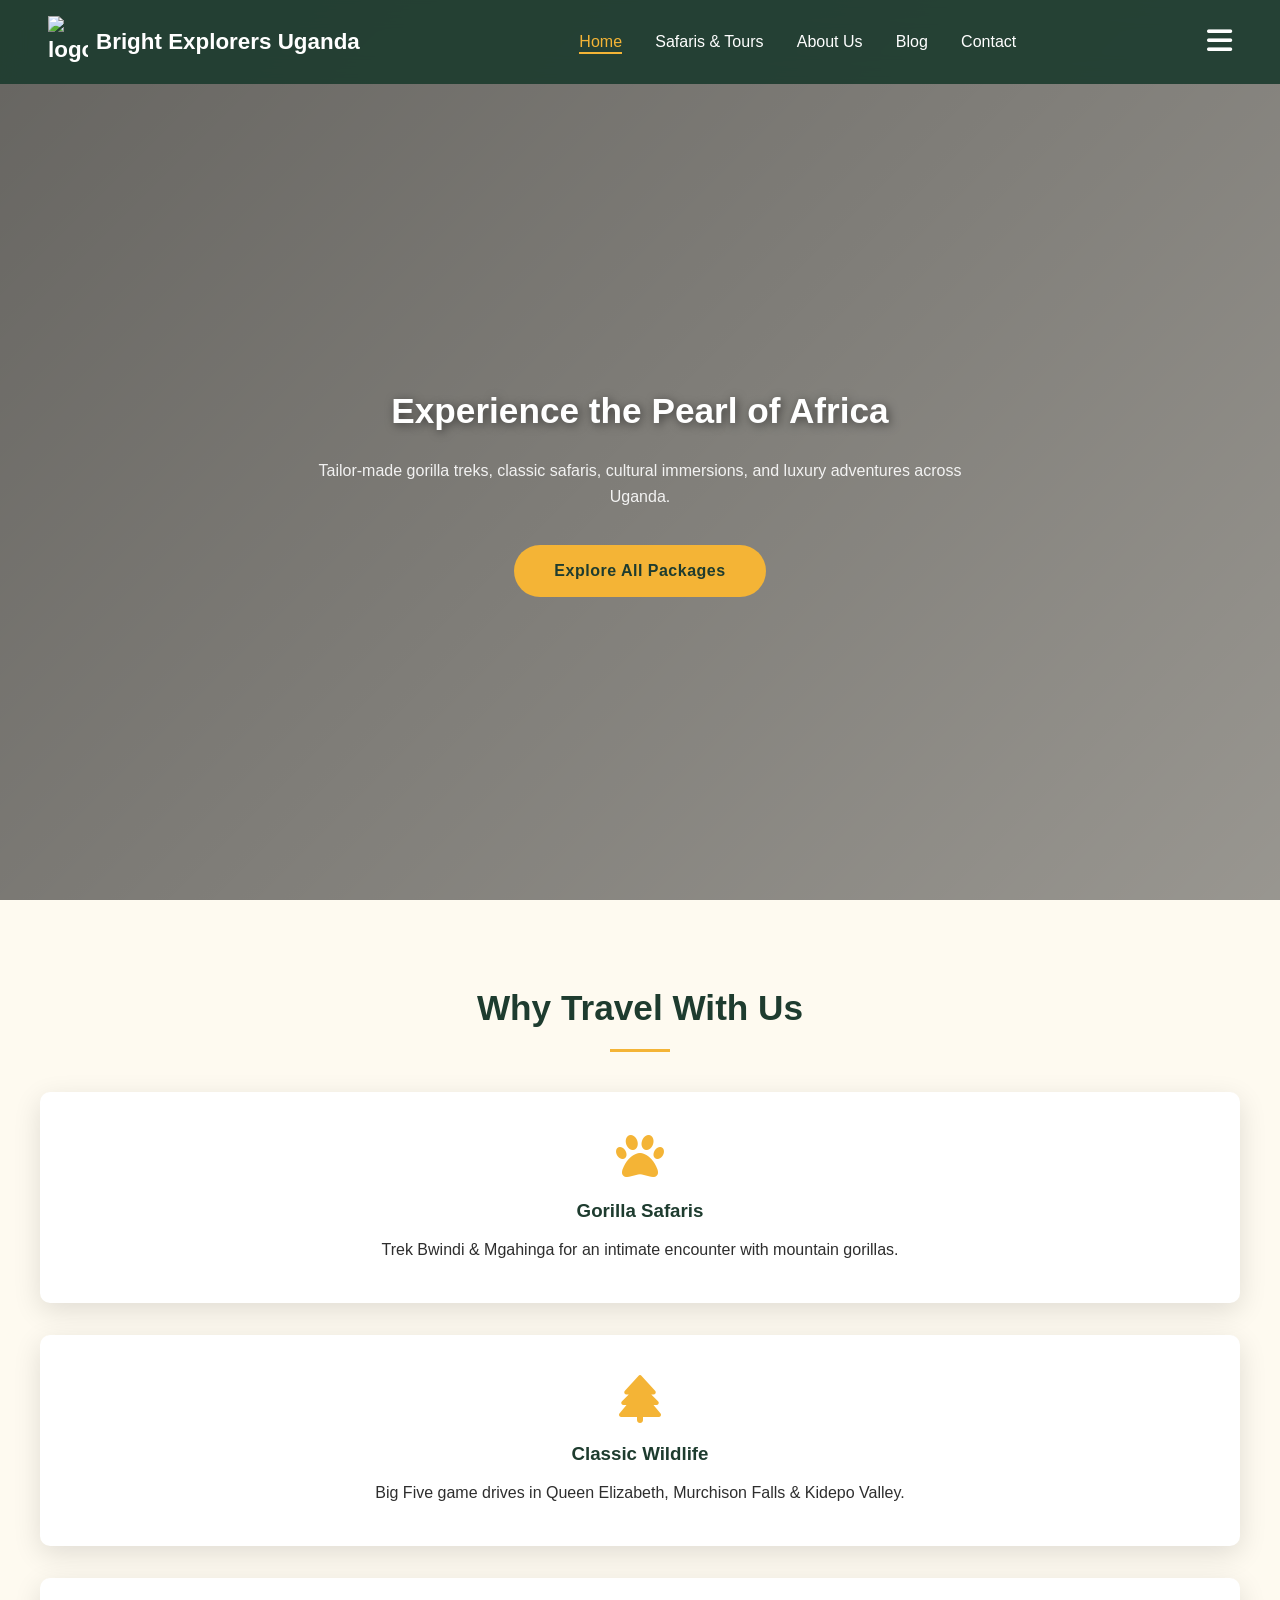
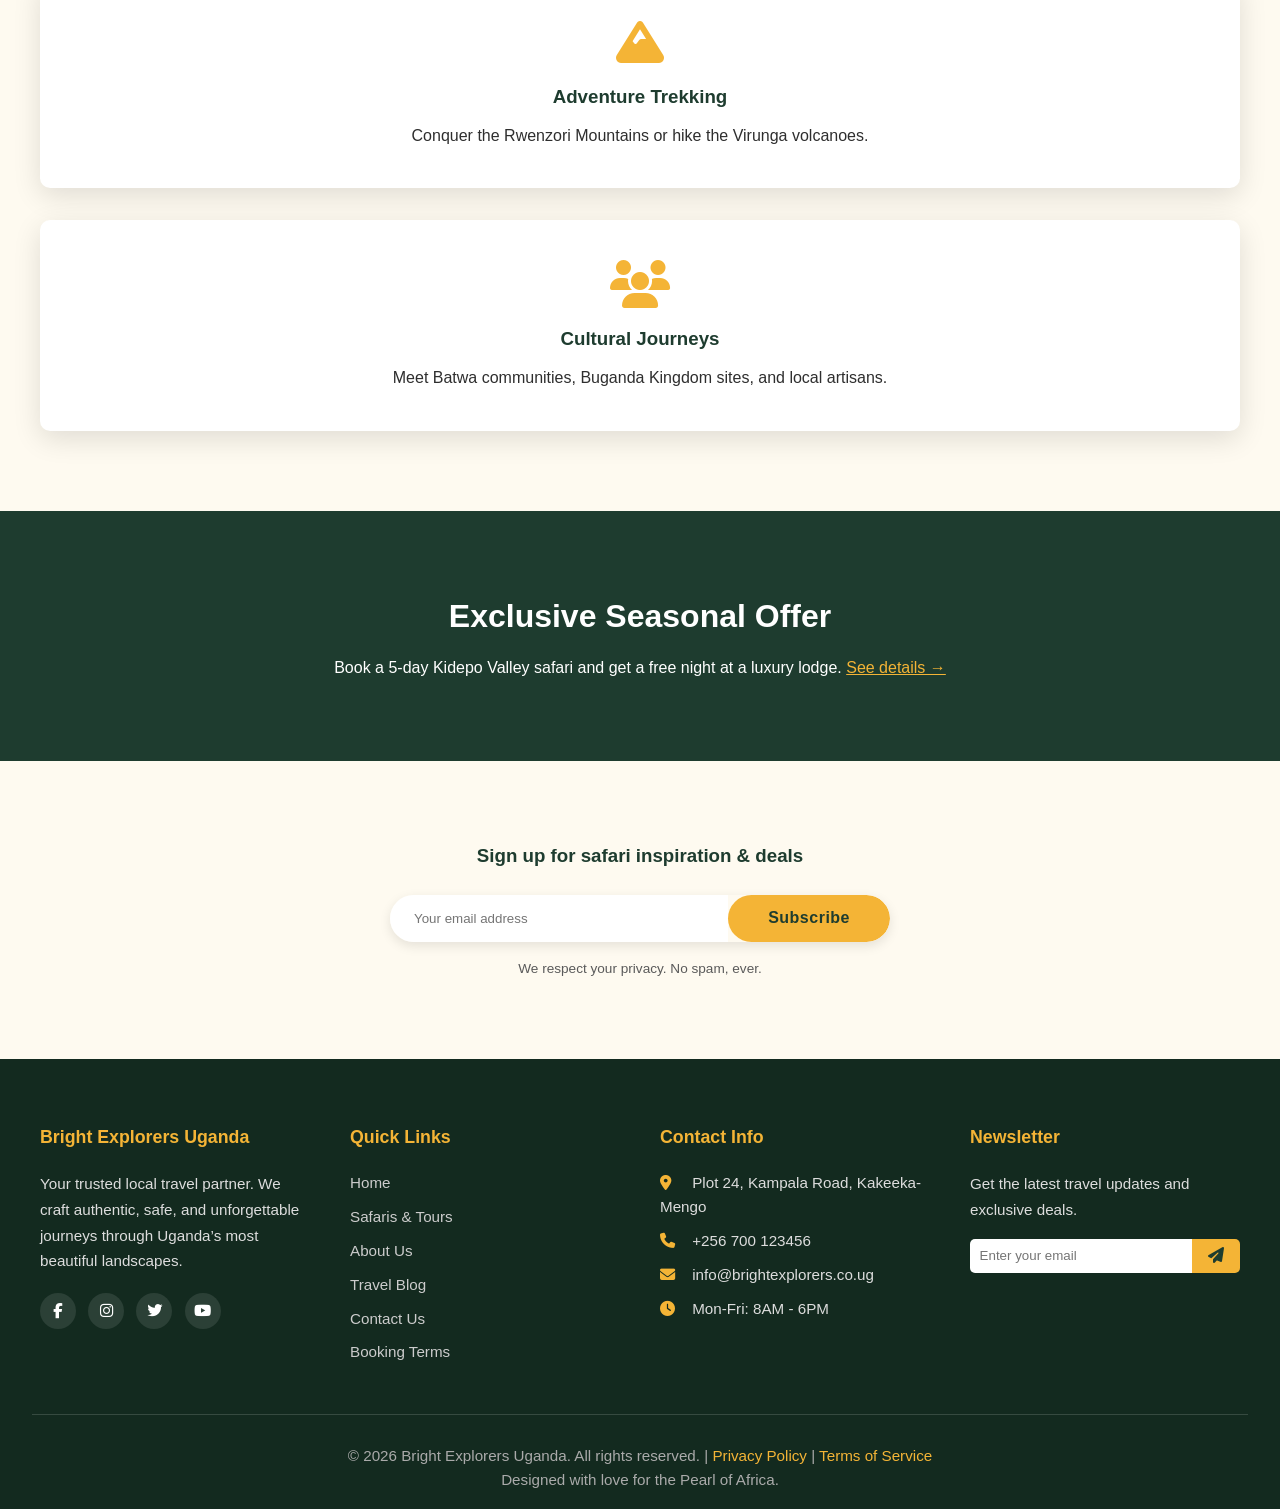
==== index.html @ ccdc0f66 "Add files via upload" ====
<!DOCTYPE html>
<html lang="en">
<head>
    <meta charset="UTF-8">
    <meta name="viewport" content="width=device-width, initial-scale=1.0">
    <title>Bright Explorers Uganda - Premium Safaris & Tours</title>
    <link rel="stylesheet" href="https://cdnjs.cloudflare.com/ajax/libs/aos/2.3.4/aos.css" />
    <link rel="stylesheet" href="https://cdnjs.cloudflare.com/ajax/libs/font-awesome/6.4.0/css/all.min.css" />
    <link rel="stylesheet" href="style.css">
</head>
<body>
    <!-- Sticky Header -->
    <header id="header">
        <div class="logo">
            <img src="https://img.icons8.com/color/48/mountain.png" alt="logo"> 
            <span>Bright Explorers Uganda</span>
        </div>
        <nav>
            <a href="index.html" class="active">Home</a>
            <a href="services.html">Safaris & Tours</a>
            <a href="about.html">About Us</a>
            <a href="blog.html">Blog</a>
            <a href="contact.html">Contact</a>
        </nav>
        <div class="header-cta">
            <a href="contact.html" class="btn-outline">Plan Your Trip</a>
        </div>
        <button class="mobile-toggle" id="mobileToggle">
            <i class="fas fa-bars"></i>
        </button>
    </header>

    <!-- Hero Section -->
    <section class="hero" id="home">
        <div class="hero-content" data-aos="fade-up" data-aos-duration="1000">
            <h1>Experience the Pearl of Africa</h1>
            <p>Tailor‑made gorilla treks, classic safaris, cultural immersions, and luxury adventures across Uganda.</p>
            <a href="services.html" class="btn">Explore All Packages</a>
        </div>
    </section>

    <!-- Featured Safari Categories -->
    <section class="features section" data-aos="fade-up">
        <h2 class="section-title">Why Travel With Us</h2>
        <div class="features-grid">
            <div class="feature-card" data-aos="zoom-in" data-aos-delay="100">
                <i class="fas fa-paw fa-3x"></i>
                <h3>Gorilla Safaris</h3>
                <p>Trek Bwindi & Mgahinga for an intimate encounter with mountain gorillas.</p>
            </div>
            <div class="feature-card" data-aos="zoom-in" data-aos-delay="200">
                <i class="fas fa-tree fa-3x"></i>
                <h3>Classic Wildlife</h3>
                <p>Big Five game drives in Queen Elizabeth, Murchison Falls & Kidepo Valley.</p>
            </div>
            <div class="feature-card" data-aos="zoom-in" data-aos-delay="300">
                <i class="fas fa-mountain fa-3x"></i>
                <h3>Adventure Trekking</h3>
                <p>Conquer the Rwenzori Mountains or hike the Virunga volcanoes.</p>
            </div>
            <div class="feature-card" data-aos="zoom-in" data-aos-delay="400">
                <i class="fas fa-users fa-3x"></i>
                <h3>Cultural Journeys</h3>
                <p>Meet Batwa communities, Buganda Kingdom sites, and local artisans.</p>
            </div>
        </div>
    </section>

    <!-- Latest Offers / Updates -->
    <section class="offers section" data-aos="fade-right">
        <div class="offer-banner">
            <h2>Exclusive Seasonal Offer</h2>
            <p>Book a 5‑day Kidepo Valley safari and get a free night at a luxury lodge. <a href="services.html">See details →</a></p>
        </div>
    </section>

    <!-- Newsletter / Quick Inquiry -->
    <section class="newsletter section" data-aos="fade-up">
        <h3>Sign up for safari inspiration & deals</h3>
        <form id="newsletterForm" class="newsletter-form">
            <input type="email" placeholder="Your email address" required>
            <button type="submit" class="btn">Subscribe</button>
        </form>
        <p class="privacy-note">We respect your privacy. No spam, ever.</p>
    </section>

    <!-- Professional Mega Footer -->
    <footer class="footer">
        <div class="footer-grid">
            <div class="footer-col">
                <h3>Bright Explorers Uganda</h3>
                <p>Your trusted local travel partner. We craft authentic, safe, and unforgettable journeys through Uganda’s most beautiful landscapes.</p>
                <div class="social-icons">
                    <a href="#"><i class="fab fa-facebook-f"></i></a>
                    <a href="#"><i class="fab fa-instagram"></i></a>
                    <a href="#"><i class="fab fa-twitter"></i></a>
                    <a href="#"><i class="fab fa-youtube"></i></a>
                </div>
            </div>
            <div class="footer-col">
                <h3>Quick Links</h3>
                <ul>
                    <li><a href="index.html">Home</a></li>
                    <li><a href="services.html">Safaris & Tours</a></li>
                    <li><a href="about.html">About Us</a></li>
                    <li><a href="blog.html">Travel Blog</a></li>
                    <li><a href="contact.html">Contact Us</a></li>
                    <li><a href="booking-terms.html">Booking Terms</a></li>
                </ul>
            </div>
            <div class="footer-col">
                <h3>Contact Info</h3>
                <ul>
                    <li><i class="fas fa-map-marker-alt"></i> Plot 24, Kampala Road, Kakeeka-Mengo</li>
                    <li><i class="fas fa-phone"></i> +256 700 123456</li>
                    <li><i class="fas fa-envelope"></i> info@brightexplorers.co.ug</li>
                    <li><i class="fas fa-clock"></i> Mon-Fri: 8AM - 6PM</li>
                </ul>
            </div>
            <div class="footer-col">
                <h3>Newsletter</h3>
                <p>Get the latest travel updates and exclusive deals.</p>
                <form class="footer-newsletter">
                    <input type="email" placeholder="Enter your email">
                    <button type="submit"><i class="fas fa-paper-plane"></i></button>
                </form>
            </div>
        </div>
        <div class="footer-bottom">
            <p>&copy; 2026 Bright Explorers Uganda. All rights reserved. | <a href="privacy.html">Privacy Policy</a> | <a href="terms.html">Terms of Service</a></p>
            <p>Designed with love for the Pearl of Africa.</p>
        </div>
    </footer>

    <script src="https://cdnjs.cloudflare.com/ajax/libs/aos/2.3.4/aos.js"></script>
    <script>
        AOS.init({ once: true, offset: 120 });
        // Sticky header scroll effect
        window.addEventListener('scroll', () => {
            const header = document.getElementById('header');
            header.classList.toggle('scrolled', window.scrollY > 50);
        });
        // Mobile toggle (simplified)
        document.getElementById('mobileToggle').addEventListener('click', () => {
            document.querySelector('nav').classList.toggle('open');
        });
        // Newsletter form
        document.getElementById('newsletterForm')?.addEventListener('submit', e => {
            e.preventDefault();
            alert('Thanks for subscribing! You will receive our safari deals soon.');
            e.target.reset();
        });
    </script>
</body>
</html>
---- style.css ----
/* ===== Base & Reset ===== */
*, *::before, *::after {
    margin: 0;
    padding: 0;
    box-sizing: border-box;
}

:root {
    --forest-green: #1e3c2f;
    --gold: #f4b436;
    --gold-dark: #d48f1a;
    --cream: #fefaf0;
    --white: #ffffff;
    --text-dark: #2e2e2e;
    --text-light: #5a5a5a;
    --shadow: 0 8px 28px rgba(0,0,0,0.12);
    --radius: 10px;
    --transition: 0.3s ease;
}

body {
    font-family: 'Segoe UI', Tahoma, Geneva, Verdana, sans-serif;
    background: var(--cream);
    color: var(--text-dark);
    line-height: 1.6;
    overflow-x: hidden;
}

a { text-decoration: none; color: inherit; }
img { max-width: 100%; display: block; }
ul { list-style: none; }

/* ===== Sticky Header ===== */
header {
    background: rgba(30,60,47,0.92);
    backdrop-filter: blur(12px);
    display: flex;
    align-items: center;
    justify-content: space-between;
    padding: 1rem 3rem;
    position: fixed;
    top: 0;
    left: 0;
    width: 100%;
    z-index: 1000;
    transition: background 0.4s, box-shadow 0.4s;
}

header.scrolled {
    background: rgba(30,60,47,0.98);
    box-shadow: 0 4px 20px rgba(0,0,0,0.2);
}

.logo {
    display: flex;
    align-items: center;
    gap: 0.5rem;
    color: var(--white);
    font-weight: bold;
    font-size: 1.4rem;
}

.logo img { width: 40px; }

nav a {
    color: var(--white);
    margin-left: 1.8rem;
    font-weight: 500;
    position: relative;
    padding-bottom: 4px;
    transition: color 0.3s;
}

nav a::after {
    content: '';
    position: absolute;
    bottom: 0; left: 0;
    width: 0;
    height: 2px;
    background: var(--gold);
    transition: width 0.3s;
}

nav a:hover::after,
nav a.active::after {
    width: 100%;
}

nav a:hover, nav a.active { color: var(--gold); }

.header-cta .btn-outline {
    border: 2px solid var(--gold);
    color: var(--gold);
    padding: 0.5rem 1.4rem;
    border-radius: 25px;
    font-weight: bold;
    transition: background 0.3s, color 0.3s;
    white-space: nowrap;
}

.header-cta .btn-outline:hover {
    background: var(--gold);
    color: #1e3c2f;
}

.mobile-toggle {
    display: none;
    background: none;
    border: none;
    color: white;
    font-size: 1.8rem;
    cursor: pointer;
}

/* ===== Hero ===== */
.hero {
    background: linear-gradient(135deg, rgba(0,0,0,0.6), rgba(0,0,0,0.4)), 
                url('https://images.pexels.com/photos/3290068/pexels-photo-3290068.jpeg?auto=compress&cs=tinysrgb&w=1260&h=750&dpr=1') center/cover no-repeat;
    min-height: 100vh;
    display: flex;
    align-items: center;
    justify-content: center;
    text-align: center;
    padding-top: 80px;
}

.hero-content {
    color: white;
    max-width: 700px;
    animation: fadeInUp 1s ease;
}

.hero-content h1 {
    font-size: 3.5rem;
    margin-bottom: 1.2rem;
    text-shadow: 2px 2px 10px rgba(0,0,0,0.5);
}

.hero-content p {
    font-size: 1.3rem;
    margin-bottom: 2.2rem;
    opacity: 0.9;
}

.btn {
    background: var(--gold);
    color: #1e3c2f;
    padding: 0.85rem 2.5rem;
    border: none;
    font-weight: bold;
    border-radius: 30px;
    cursor: pointer;
    transition: all 0.3s;
    display: inline-block;
    font-size: 1rem;
    letter-spacing: 0.5px;
}

.btn:hover {
    background: var(--gold-dark);
    transform: translateY(-2px);
    box-shadow: 0 6px 20px rgba(0,0,0,0.2);
}

.btn-small {
    background: var(--gold);
    color: #1e3c2f;
    padding: 0.5rem 1.5rem;
    border-radius: 20px;
    font-weight: bold;
    transition: all 0.3s;
    display: inline-block;
    font-size: 0.9rem;
}

.btn-small:hover {
    background: var(--gold-dark);
    transform: translateY(-1px);
}

/* Sections */
.section {
    padding: 5rem 2rem;
}

.section-title {
    text-align: center;
    font-size: 2.2rem;
    color: var(--forest-green);
    margin-bottom: 2.5rem;
    position: relative;
}

.section-title::after {
    content: '';
    display: block;
    width: 60px;
    height: 3px;
    background: var(--gold);
    margin: 0.8rem auto 0;
}

.features-grid {
    display: grid;
    grid-template-columns: repeat(auto-fit, minmax(240px, 1fr));
    gap: 2rem;
    max-width: 1200px;
    margin: 0 auto;
}

.feature-card {
    background: white;
    padding: 2.5rem 1.5rem;
    border-radius: var(--radius);
    text-align: center;
    box-shadow: var(--shadow);
    transition: transform 0.3s, box-shadow 0.3s;
}

.feature-card:hover {
    transform: translateY(-8px);
    box-shadow: 0 15px 35px rgba(0,0,0,0.15);
}

.feature-card i {
    color: var(--gold);
    margin-bottom: 1rem;
}

.feature-card h3 {
    margin-bottom: 0.7rem;
    color: var(--forest-green);
}

.offers {
    background: var(--forest-green);
    color: white;
    text-align: center;
}

.offer-banner h2 {
    font-size: 2rem;
    margin-bottom: 0.8rem;
}

.offer-banner a {
    color: var(--gold);
    text-decoration: underline;
}

.newsletter {
    text-align: center;
    background: var(--cream);
}

.newsletter h3 {
    margin-bottom: 1.5rem;
    color: var(--forest-green);
}

.newsletter-form {
    display: flex;
    max-width: 500px;
    margin: 0 auto 1rem;
    border-radius: 30px;
    overflow: hidden;
    box-shadow: 0 4px 12px rgba(0,0,0,0.1);
}

.newsletter-form input {
    flex: 1;
    padding: 1rem 1.5rem;
    border: none;
    outline: none;
}

.privacy-note {
    font-size: 0.85rem;
    color: var(--text-light);
}

/* ===== Footer ===== */
.footer {
    background: #132a1f;
    color: #ddd;
    padding: 4rem 2rem 1rem;
    font-size: 0.95rem;
}

.footer-grid {
    display: grid;
    grid-template-columns: repeat(auto-fit, minmax(200px, 1fr));
    gap: 2.5rem;
    max-width: 1200px;
    margin: 0 auto 2.5rem;
}

.footer-col h3 {
    color: var(--gold);
    margin-bottom: 1.2rem;
}

.footer-col p {
    line-height: 1.7;
}

.footer-col ul li {
    margin-bottom: 0.6rem;
}

.footer-col ul li i {
    margin-right: 0.5rem;
    color: var(--gold);
    width: 20px;
}

.footer-col a {
    color: #ccc;
    transition: color 0.3s;
}

.footer-col a:hover {
    color: var(--gold);
}

.social-icons {
    margin-top: 1.2rem;
}

.social-icons a {
    display: inline-block;
    width: 36px;
    height: 36px;
    line-height: 36px;
    border-radius: 50%;
    background: rgba(255,255,255,0.1);
    color: white;
    text-align: center;
    margin-right: 8px;
    transition: background 0.3s;
}

.social-icons a:hover {
    background: var(--gold);
    color: #132a1f;
}

.footer-newsletter {
    display: flex;
    margin-top: 1rem;
}

.footer-newsletter input {
    flex: 1;
    padding: 0.6rem;
    border: none;
    border-radius: 5px 0 0 5px;
}

.footer-newsletter button {
    background: var(--gold);
    border: none;
    padding: 0 1rem;
    border-radius: 0 5px 5px 0;
    cursor: pointer;
    color: var(--forest-green);
    font-size: 1rem;
    transition: background 0.3s;
}

.footer-newsletter button:hover {
    background: var(--gold-dark);
}

.footer-bottom {
    text-align: center;
    border-top: 1px solid rgba(255,255,255,0.15);
    padding-top: 1.8rem;
    color: #aaa;
}

.footer-bottom a {
    color: var(--gold);
}

/* ===== Services Page ===== */
.services-page, .contact-page {
    padding-top: 120px;
    max-width: 1300px;
    margin: 0 auto;
}

.page-title {
    text-align: center;
    font-size: 2.8rem;
    color: var(--forest-green);
}

.page-subtitle {
    text-align: center;
    color: var(--text-light);
    margin-bottom: 3rem;
}

.packages-grid {
    display: grid;
    grid-template-columns: repeat(auto-fill, minmax(280px, 1fr));
    gap: 2rem;
}

.package-card {
    background: white;
    border-radius: var(--radius);
    overflow: hidden;
    box-shadow: var(--shadow);
    transition: transform 0.3s, box-shadow 0.3s;
    display: flex;
    flex-direction: column;
}

.package-card:hover {
    transform: translateY(-6px);
    box-shadow: 0 18px 40px rgba(0,0,0,0.18);
}

.package-img {
    position: relative;
}

.package-img img {
    height: 200px;
    width: 100%;
    object-fit: cover;
    transition: transform 0.4s;
}

.package-card:hover .package-img img {
    transform: scale(1.06);
}

.badge {
    position: absolute;
    top: 15px;
    left: 15px;
    background: var(--gold);
    color: #1e3c2f;
    padding: 0.3rem 0.8rem;
    border-radius: 20px;
    font-size: 0.75rem;
    font-weight: bold;
}

.package-body {
    padding: 1.5rem;
    flex: 1;
    display: flex;
    flex-direction: column;
}

.package-body h2 {
    font-size: 1.25rem;
    color: var(--forest-green);
    margin-bottom: 0.5rem;
}

.package-body p {
    color: var(--text-light);
    flex: 1;
    margin-bottom: 1rem;
}

.package-meta {
    display: flex;
    justify-content: space-between;
    font-size: 0.9rem;
    color: #555;
    margin-bottom: 1.2rem;
}

.package-meta i {
    color: var(--gold);
    margin-right: 4px;
}

.package-btn {
    align-self: flex-start;
    text-align: center;
    width: 100%;
}

/* ===== Contact Page ===== */
.contact-container {
    display: flex;
    gap: 3rem;
    flex-wrap: wrap;
}

.contact-form {
    flex: 2;
    min-width: 300px;
    background: white;
    padding: 2.5rem;
    border-radius: var(--radius);
    box-shadow: var(--shadow);
}

.form-group {
    margin-bottom: 1.3rem;
}

.form-group label {
    display: block;
    font-weight: 600;
    margin-bottom: 0.4rem;
}

.form-group input,
.form-group select,
.form-group textarea {
    width: 100%;
    padding: 0.85rem;
    border: 1px solid #ddd;
    border-radius: 8px;
    transition: border-color 0.3s, box-shadow 0.3s;
    font-family: inherit;
}

.form-group input:focus,
.form-group select:focus,
.form-group textarea:focus {
    outline: none;
    border-color: var(--gold);
    box-shadow: 0 0 0 3px rgba(244,180,54,0.2);
}

.form-consent {
    margin: 1rem 0;
    font-size: 0.9rem;
}

.submit-btn {
    width: 100%;
    display: flex;
    align-items: center;
    justify-content: center;
    gap: 0.6rem;
}

.contact-details-panel {
    flex: 1;
    min-width: 260px;
    background: var(--forest-green);
    color: white;
    padding: 2.5rem;
    border-radius: var(--radius);
    box-shadow: var(--shadow);
}

.contact-details-panel h3 {
    color: var(--gold);
    margin-bottom: 1rem;
    margin-top: 1.5rem;
}

.contact-details-panel p {
    margin-bottom: 0.8rem;
    display: flex;
    align-items: start;
    gap: 0.5rem;
}

.contact-details-panel i {
    color: var(--gold);
    width: 20px;
}

.map-placeholder {
    margin-top: 1.5rem;
    border-radius: 8px;
    overflow: hidden;
}

.map-placeholder img {
    width: 100%;
    height: auto;
}

/* ===== About Page ===== */
.about-content {
    display: flex;
    gap: 3rem;
    align-items: center;
    flex-wrap: wrap;
    max-width: 1100px;
    margin: 0 auto;
}

.about-text {
    flex: 1;
    min-width: 280px;
}

.about-text h2 {
    color: var(--forest-green);
    margin-top: 1.5rem;
    margin-bottom: 0.5rem;
}

.about-text ul {
    padding-left: 1.2rem;
    margin-top: 1rem;
}

.about-text ul li {
    margin-bottom: 0.5rem;
    list-style: none;
}

.about-image {
    flex: 1;
    min-width: 280px;
}

.about-image img {
    border-radius: var(--radius);
    box-shadow: var(--shadow);
    width: 100%;
}

/* ===== Blog Page ===== */
.blog-grid {
    display: grid;
    grid-template-columns: repeat(auto-fill, minmax(300px, 1fr));
    gap: 2rem;
    margin-top: 2rem;
}

.blog-card {
    background: white;
    border-radius: var(--radius);
    overflow: hidden;
    box-shadow: var(--shadow);
    transition: transform 0.3s, box-shadow 0.3s;
    display: flex;
    flex-direction: column;
}

.blog-card:hover {
    transform: translateY(-5px);
    box-shadow: 0 15px 35px rgba(0,0,0,0.15);
}

.blog-card img {
    width: 100%;
    height: 200px;
    object-fit: cover;
}

.blog-card h2 {
    font-size: 1.3rem;
    padding: 1.2rem 1.2rem 0.5rem;
    color: var(--forest-green);
}

.blog-card p {
    padding: 0 1.2rem 1.2rem;
    color: var(--text-light);
    flex: 1;
}

.blog-card .btn-small {
    margin: 0 1.2rem 1.2rem;
    align-self: flex-start;
}

/* ===== Legal Pages (Privacy, Terms, Booking) ===== */
.legal-page {
    background: white;
    padding: 3rem 2rem;
    border-radius: var(--radius);
    box-shadow: var(--shadow);
    margin-bottom: 3rem;
}

.legal-content h2 {
    color: var(--forest-green);
    margin-top: 2rem;
    font-size: 1.4rem;
}

.legal-content p, .legal-content ul {
    margin-bottom: 1rem;
}

.legal-content ul li {
    margin-left: 1.5rem;
    list-style: disc;
    margin-bottom: 0.4rem;
}

/* ===== Animations ===== */
@keyframes fadeInUp {
    from { opacity: 0; transform: translateY(40px); }
    to { opacity: 1; transform: translateY(0); }
}

[data-aos] {
    transition: opacity 0.6s ease, transform 0.6s ease;
}

/* ===== Responsive Design ===== */

/* Large tablets / small desktops */
@media (max-width: 1024px) {
    header {
        padding: 1rem 2rem;
    }
    .hero-content h1 {
        font-size: 2.8rem;
    }
    .section {
        padding: 4rem 1.5rem;
    }
    .services-page, .contact-page {
        padding-top: 100px;
    }
    .about-content {
        flex-direction: column;
    }
}

/* Tablets / landscape smartphones */
@media (max-width: 768px) {
   header {
        padding: 1rem;
    }
    nav { 
        position: fixed;
        top: 70px;
        left: -100%; 
        background: #1e3c2f;
        width: 100%;
        height: calc(100vh - 70px);
        flex-direction: column;
        align-items: center;
        justify-content: center;
        display: flex;          /* ← ADD THIS LINE */
        transition: left 0.3s;
        z-index: 999;
    }
    nav.open { left: 0; }
    nav a {
        margin: 1.5rem 0;
        font-size: 1.2rem;
        margin-left: 0;        /* ← override desktop left margin */
    }
    /* … rest of the rules … */
}
    .mobile-toggle {
        display: block;
    }
    .header-cta {
        display: none;
    }

    .hero-content h1 {
        font-size: 2.2rem;
    }
    .hero-content p {
        font-size: 1rem;
    }

    .features-grid {
        grid-template-columns: 1fr;
    }

    .contact-container {
        flex-direction: column;
    }

    .page-title {
        font-size: 2.2rem;
    }

    .legal-page {
        padding: 2rem 1.5rem;
    }

    .about-content {
        flex-direction: column;
    }
}

/* Small phones */
@media (max-width: 480px) {
    .hero-content h1 {
        font-size: 1.8rem;
    }
    .hero-content p {
        font-size: 0.95rem;
    }
    .btn {
        padding: 0.7rem 1.8rem;
        font-size: 0.9rem;
    }
    .section {
        padding: 3rem 1rem;
    }
    .page-title {
        font-size: 1.8rem;
    }
    .page-subtitle {
        font-size: 0.95rem;
    }
    .packages-grid {
        grid-template-columns: 1fr;
    }
    .blog-grid {
        grid-template-columns: 1fr;
    }
    .footer-grid {
        grid-template-columns: 1fr;
        text-align: center;
    }
    .footer-newsletter {
        flex-direction: column;
    }
    .footer-newsletter input {
        border-radius: 5px;
        margin-bottom: 0.5rem;
    }
    .footer-newsletter button {
        border-radius: 5px;
    }
    .social-icons {
        justify-content: center;
    }
    .contact-details-panel {
        text-align: center;
    }
    .contact-details-panel p {
        justify-content: center;
    }
}
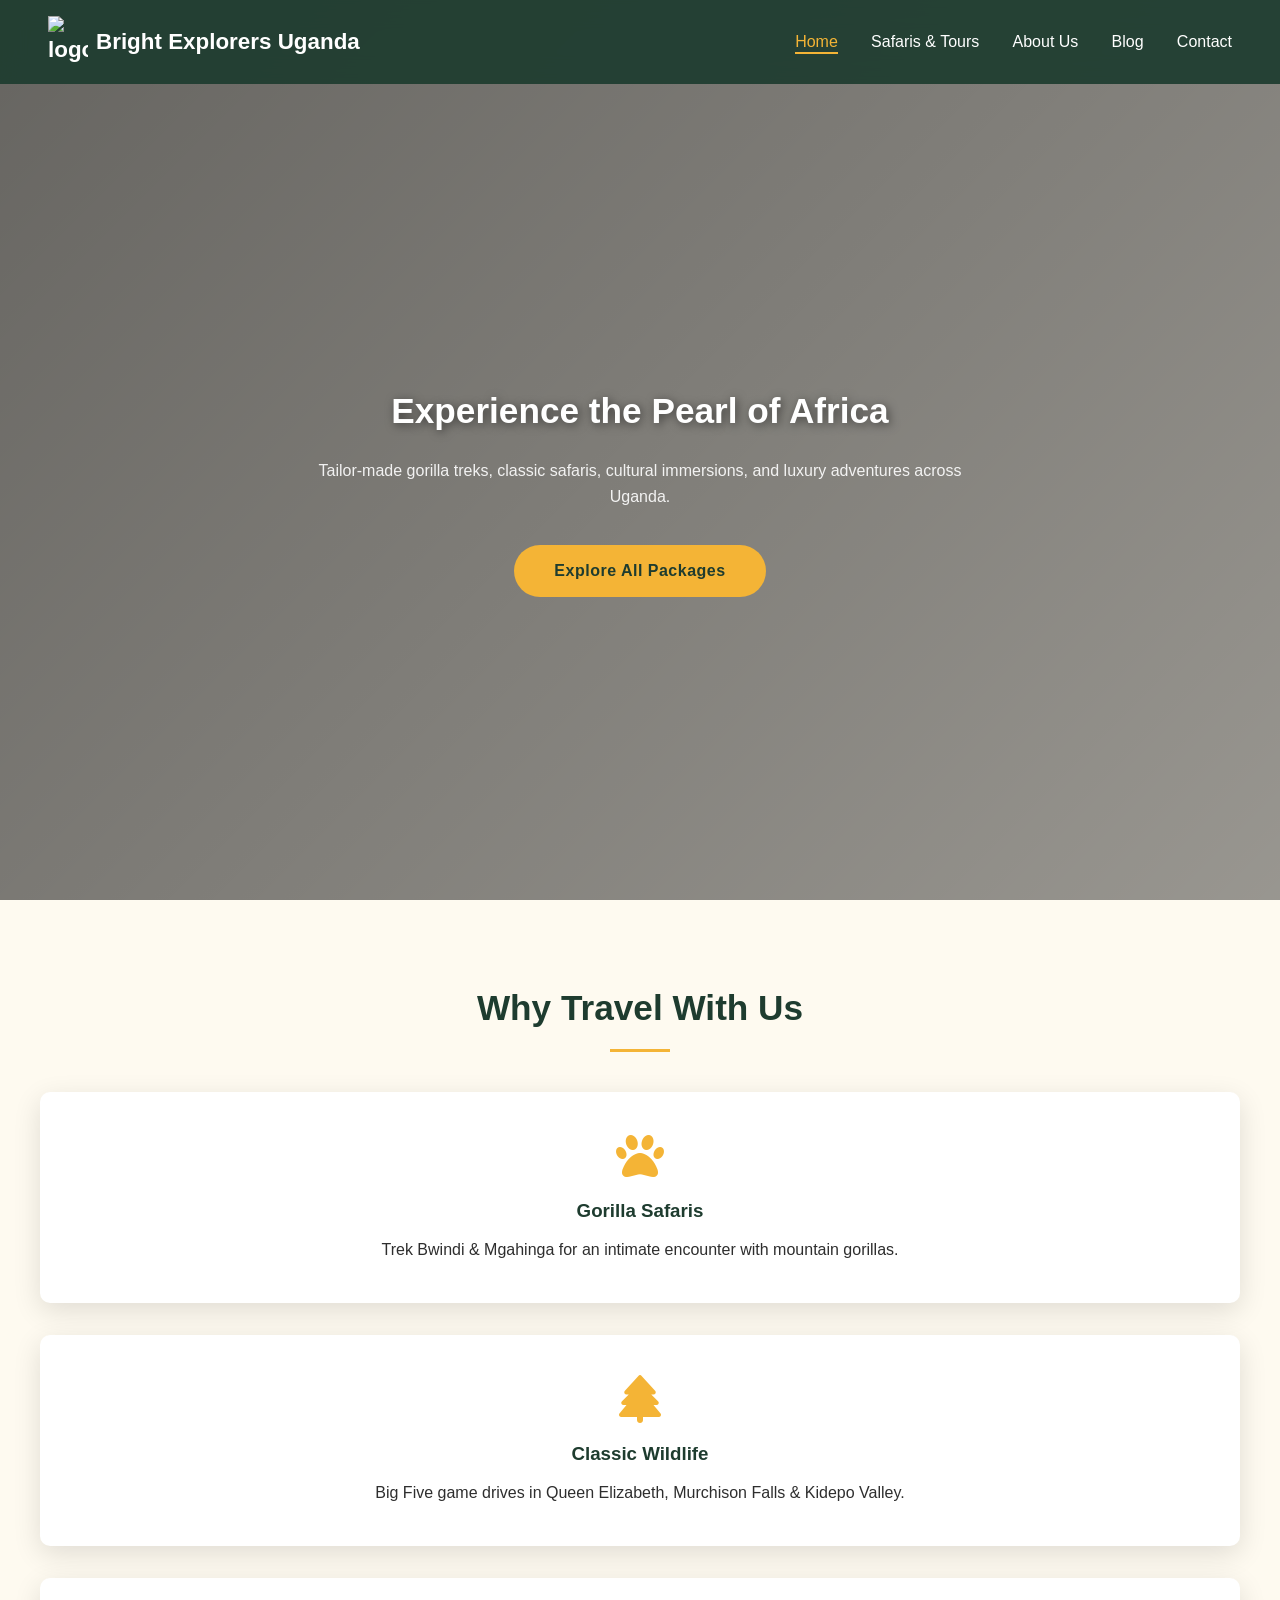
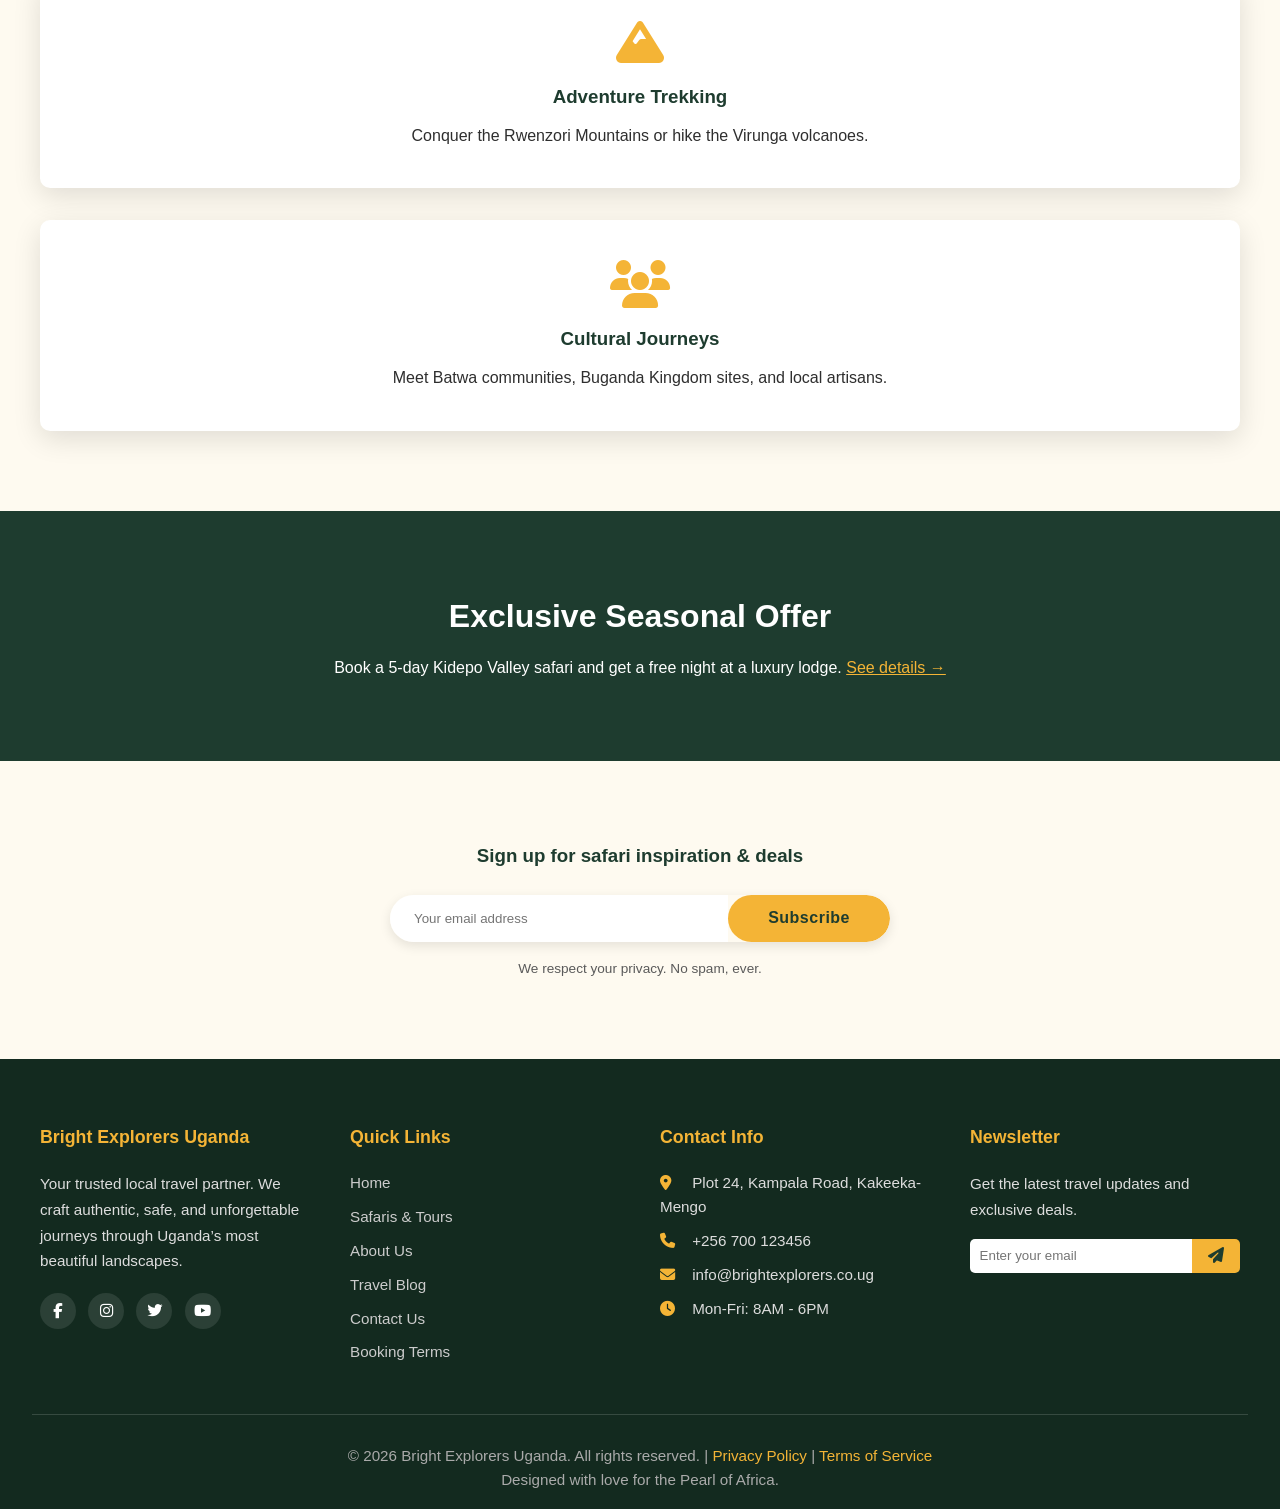
==== commit 0f6f87f4: "Remove mobile toggle button from header" ====
--- a/index.html
+++ b/index.html
@@ -25,9 +25,7 @@
         <div class="header-cta">
             <a href="contact.html" class="btn-outline">Plan Your Trip</a>
         </div>
-        <button class="mobile-toggle" id="mobileToggle">
-            <i class="fas fa-bars"></i>
-        </button>
+       
     </header>
 
     <!-- Hero Section -->
@@ -152,4 +150,4 @@
         });
     </script>
 </body>
-</html>+</html>
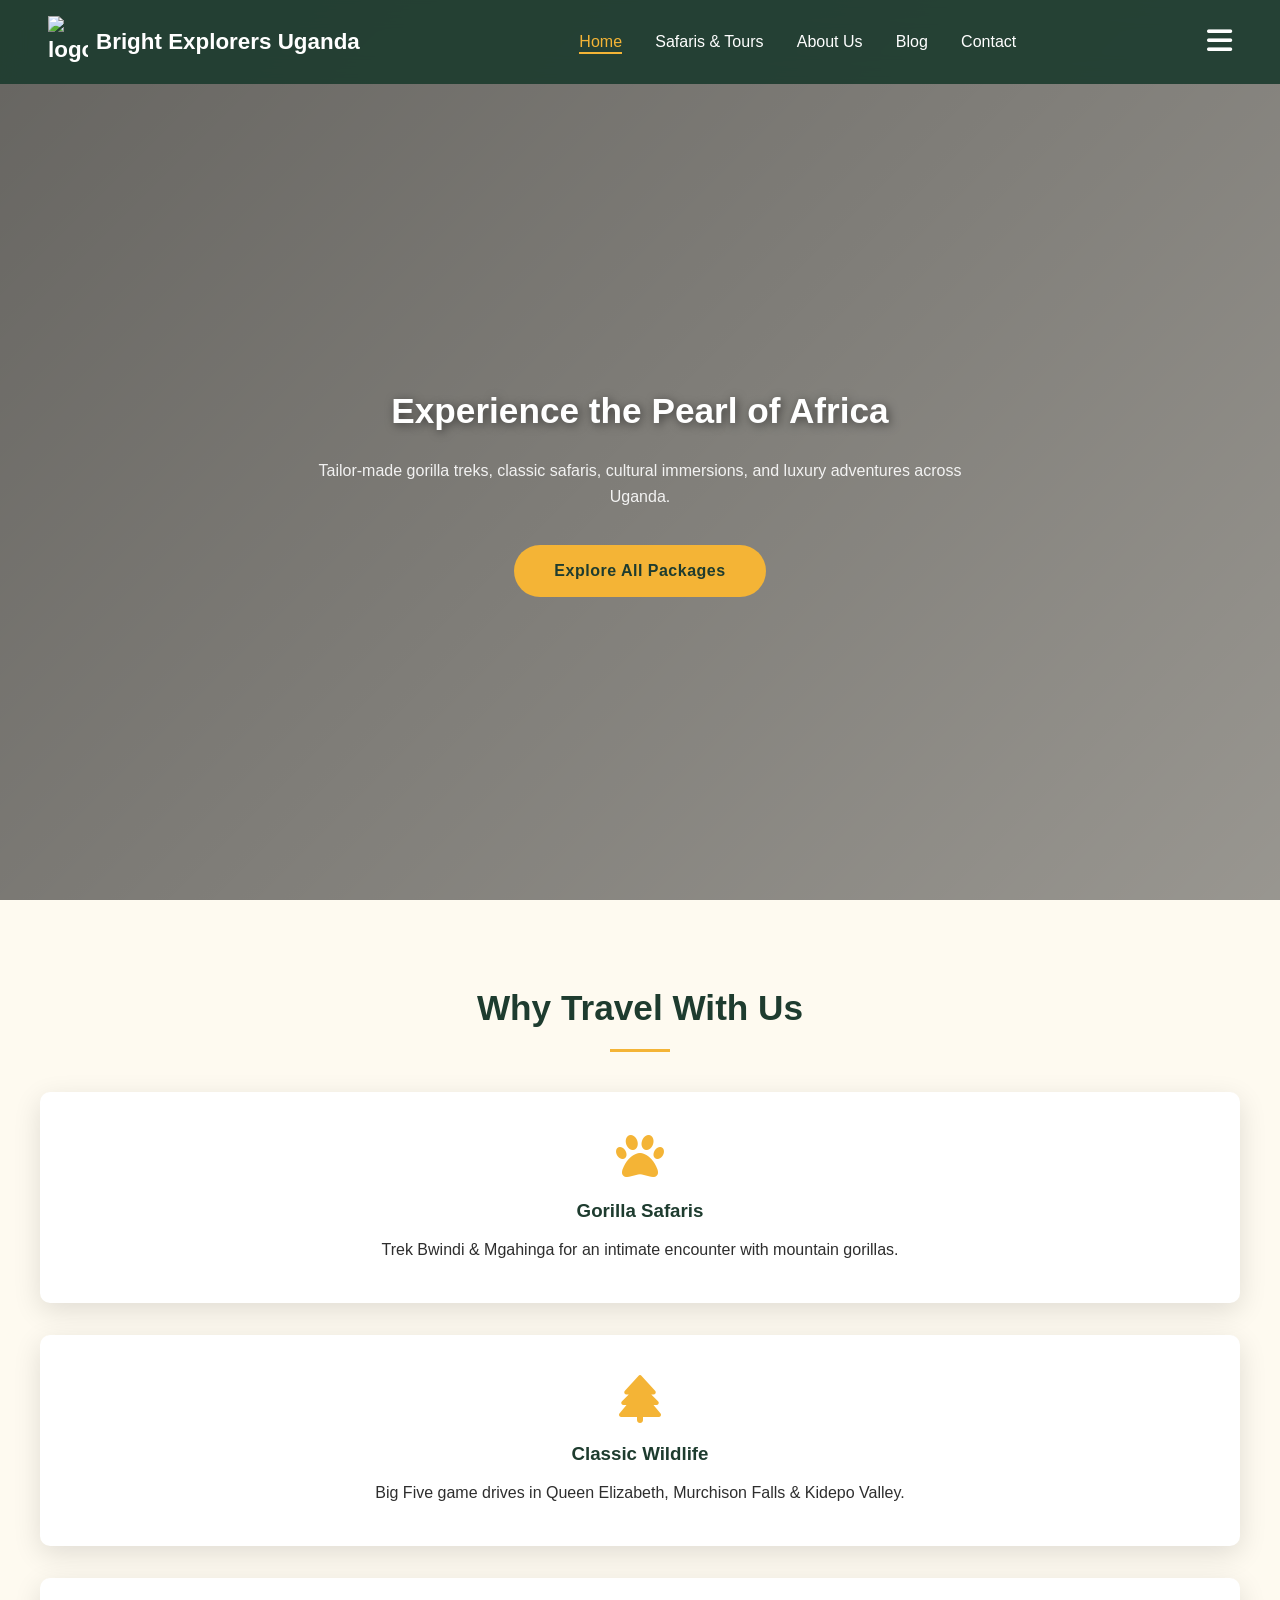
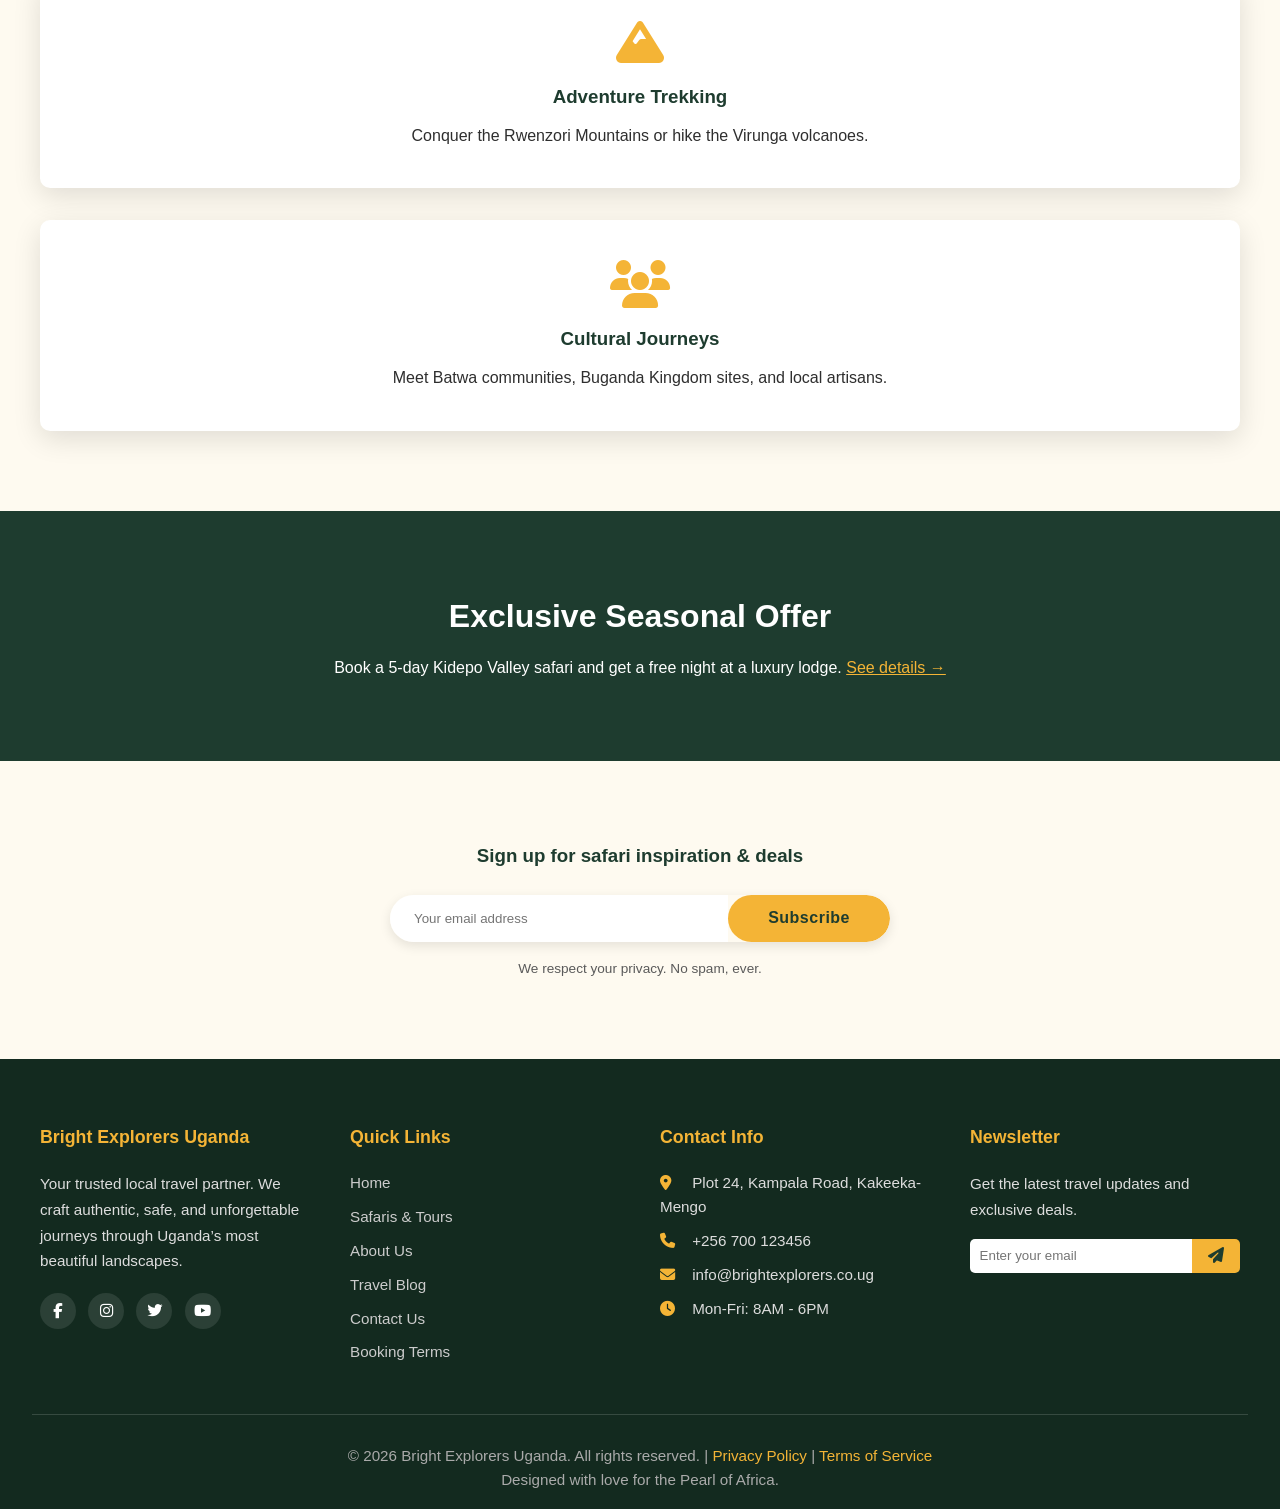
==== commit 406fdb0d: "Update index.html" ====
--- a/index.html
+++ b/index.html
@@ -25,7 +25,9 @@
         <div class="header-cta">
             <a href="contact.html" class="btn-outline">Plan Your Trip</a>
         </div>
-       
+        <button class="mobile-toggle" id="mobileToggle">
+            <i class="fas fa-bars"></i>
+        </button>
     </header>
 
     <!-- Hero Section -->
